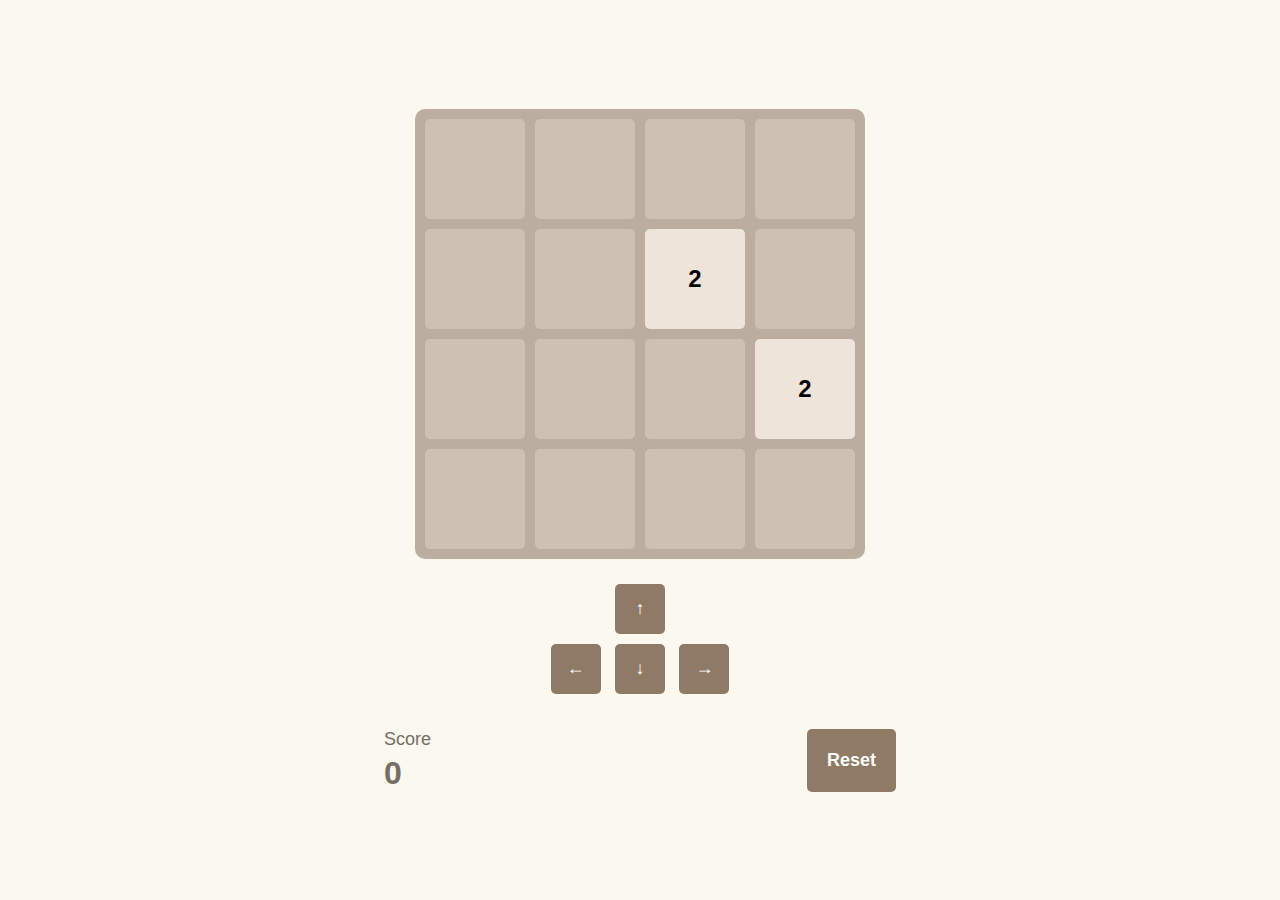
==== index.html @ 1dd0da8b "Add files via upload" ====
<!DOCTYPE html>
<html lang="en">

<head>
    <meta charset="UTF-8">
    <meta name="viewport" content="width=device-width, initial-scale=1.0">
    <title>2048 Game</title>
    <link rel="stylesheet" href="style.css">
</head>

<body>
    <div class="game-container">
        <div class="game-board" id="game-board">
            <!-- Game tiles will be dynamically generated here -->
        </div>
        <div class="control-helper">
            <div>
                <button id="up-button">↑</button>
            </div>
            <div>
                <button id="left-button">←</button>
                <button id="down-button">↓</button>
                <button id="right-button">→</button>
            </div>
        </div>
        <div class="game-helper">
            <div class="score-container">
                <div id="score-label">Score</div>
                <div id="score">0</div>
            </div>
            <button id="reset-button">Reset</button>
        </div>
    </div>
    <script src="script.js"></script>
</body>

</html>
---- style.css ----
body {
    display: flex;
    justify-content: center;
    align-items: center;
    height: 100vh;
    margin: 0;
    background-color: #faf8ef;
    font-family: 'Arial', sans-serif;
}

.game-container {
    display: flex;
    justify-content: center;
    align-items: center;
    flex-direction: column;
    width: 40%;
    height: 100%;
}

.game-board {
    display: grid;
    grid-template-columns: repeat(4, 100px);
    grid-template-rows: repeat(4, 100px);
    gap: 10px;
    background-color: #bbada0;
    padding: 10px;
    border-radius: 10px;
    position: relative;
}

.tile {
    width: 100px;
    height: 100px;
    background-color: #cdc1b4;
    display: flex;
    justify-content: center;
    align-items: center;
    font-size: 24px;
    font-weight: bold;
    border-radius: 5px;
    position: relative;
    transition: transform 0.2s ease;
}

.tile-2 {
    background-color: #eee4da;
}

.tile-4 {
    background-color: #ede0c8;
}

.tile-8 {
    background-color: #f2b179;
}

.tile-16 {
    background-color: #f59563;
}

.tile-32 {
    background-color: #f67c5f;
}

.tile-64 {
    background-color: #f65e3b;
}

.tile-128 {
    background-color: #edcf72;
}

.tile-256 {
    background-color: #edcc61;
}

.tile-512 {
    background-color: #edc850;
}

.tile-1024 {
    background-color: #edc53f;
}

.tile-2048 {
    background-color: #edc22e;
}

.game-helper {
    display: flex;
    justify-content: space-between;
    width: 100%;
    margin-top: 30px;
}

.score-container {
    display: flex;
    flex-direction: column;
    align-items: flex-start;
}

#score-label {
    font-size: 18px;
    color: #776e65;
    margin-bottom: 5px;
}

#score {
    font-size: 32px;
    font-weight: bold;
    color: #776e65;
}

#reset-button {
    padding: 10px 20px;
    font-size: 18px;
    font-weight: bold;
    color: #fff;
    background-color: #8f7a66;
    border: none;
    border-radius: 5px;
    cursor: pointer;
    transition: background-color 0.3s ease;
}

#reset-button:hover {
    background-color: #776e65;
}

.control-helper {
    display: flex;
    justify-content: center;
    align-items: center;
    margin-top: 20px;
    flex-direction: column;
}

.control-helper button {
    width: 50px;
    height: 50px;
    margin: 5px;
    font-size: 18px;
    font-weight: bold;
    color: #fff;
    background-color: #8f7a66;
    border: none;
    border-radius: 5px;
    cursor: pointer;
    transition: background-color 0.3s ease;
}

.control-helper button:hover {
    background-color: #776e65;
}
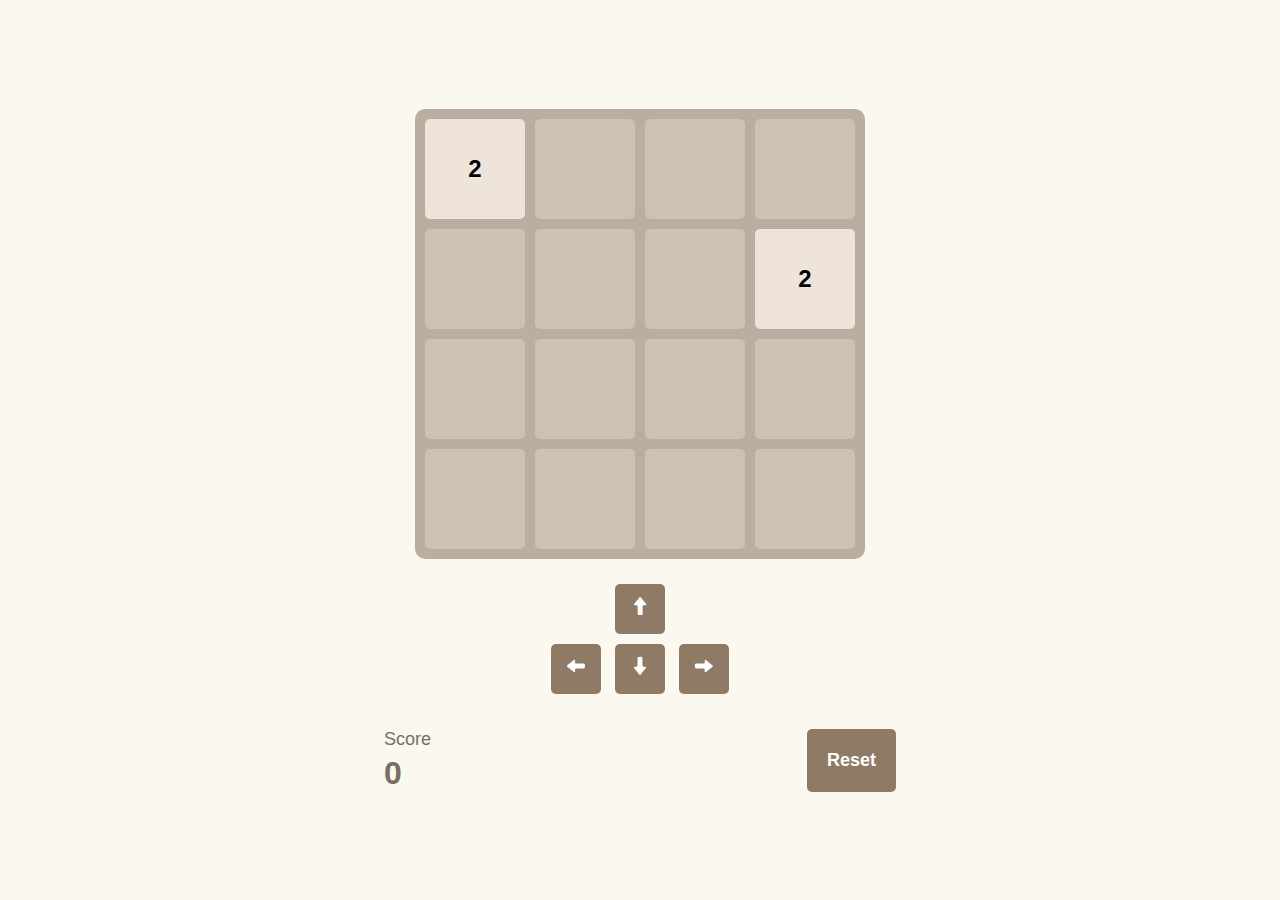
==== commit d60dd653: "Update index.html" ====
--- a/index.html
+++ b/index.html
@@ -15,12 +15,20 @@
         </div>
         <div class="control-helper">
             <div>
-                <button id="up-button">↑</button>
+                <button id="up-button">
+                    <svg t="1737734624103" class="icon" viewBox="0 0 1024 1024" version="1.1" xmlns="http://www.w3.org/2000/svg" p-id="7475" width="20" height="20"><path d="M470.016 976.896q-44.032 0-59.392-20.48t-15.36-65.536q0-20.48-0.512-64.512t-1.024-93.696-1.536-96.768-1.024-74.752q0-39.936-7.68-62.464t-35.328-21.504q-20.48 0-48.64-1.024t-49.664 0q-35.84 0-45.568-19.456t13.824-50.176q24.576-30.72 57.344-72.704t67.584-86.016 68.096-87.04 58.88-75.776q23.552-29.696 45.568-30.72t46.592 26.624q24.576 29.696 56.832 69.632t67.072 82.432 68.608 83.968 60.416 73.216q29.696 35.84 23.04 58.88t-43.52 23.04q-11.264 0-25.088 0.512t-29.184 1.024-30.208 1.024-27.136 0.512q-25.6 1.024-32.256 16.384t-5.632 41.984q0 29.696 0.512 77.824t1.024 100.352 1.536 101.376 1.024 79.872q0 13.312-2.048 27.648t-9.728 26.112-21.504 19.968-36.352 8.192q-27.648 0-52.736 0.512t-56.832 1.536z" p-id="7476" fill="#ffffff"></path></svg>
+                </button>
             </div>
             <div>
-                <button id="left-button">←</button>
-                <button id="down-button">↓</button>
-                <button id="right-button">→</button>
+                <button id="left-button">
+                    <svg t="1737734558647" class="icon" viewBox="0 0 1024 1024" version="1.1" xmlns="http://www.w3.org/2000/svg" p-id="9647" width="20" height="20"><path d="M966.656 567.296q0 43.008-20.48 58.368t-65.536 15.36l-64.512 0q-44.032 0-93.696 0.512t-96.768 0.512l-74.752 0q-38.912 0-61.952 7.68t-22.016 35.328q0 20.48-1.024 48.64t-1.024 49.664q0 35.84-19.456 45.568t-50.176-13.824q-30.72-24.576-72.704-57.856t-85.504-68.096-86.016-68.608-75.264-59.392q-30.72-24.576-31.232-46.592t28.16-45.568q28.672-24.576 68.608-56.832t82.944-66.56 84.48-68.096 74.24-60.416q35.84-28.672 58.88-22.016t23.04 43.52l0 25.6q0 14.336 0.512 29.696t1.024 30.208 0.512 26.112q1.024 25.6 16.384 32.256t41.984 6.656q29.696 0 77.824-0.512t100.352-0.512 101.376-0.512 79.872-0.512q13.312 0 27.648 2.048t26.112 9.728 19.456 21.504 7.68 36.352q0 27.648 0.512 53.248t0.512 57.344z" p-id="9648" fill="#ffffff"></path></svg>
+                </button>
+                <button id="down-button">
+                    <svg t="1737734537581" class="icon" viewBox="0 0 1024 1024" version="1.1" xmlns="http://www.w3.org/2000/svg" p-id="9407" width="20" height="20"><path d="M564.224 44.032q43.008 0 58.368 20.48t15.36 65.536q0 20.48 0.512 64.512t0.512 93.696 0.512 96.768 0.512 74.752q0 38.912 7.68 61.952t35.328 22.016q19.456 0 48.128 1.024t49.152 1.024q35.84 0 45.568 18.944t-13.824 49.664q-24.576 30.72-57.344 72.704t-68.096 86.016-69.12 86.528-59.392 75.264q-23.552 29.696-45.568 30.72t-45.568-27.648q-24.576-29.696-57.344-69.632t-67.072-82.432-67.584-83.968-59.904-74.24q-29.696-35.84-22.528-58.88t44.032-23.04l24.576 0q14.336 0 29.696-0.512t30.208-1.536 26.112-1.024q26.624 0 32.768-15.36t6.144-41.984q0-29.696-0.512-77.824t-0.512-100.352-0.512-101.376-0.512-79.872q0-13.312 2.048-27.648t9.728-26.112 20.992-19.456 36.864-7.68q27.648 0 53.248-0.512t57.344-0.512z" p-id="9408" fill="#ffffff"></path></svg>
+                </button>
+                <button id="right-button">
+                    <svg t="1737734448549" class="icon" viewBox="0 0 1024 1024" version="1.1" xmlns="http://www.w3.org/2000/svg" p-id="8878" id="mx_n_1737734448550" width="20" height="20"><path d="M47.104 453.632q0-43.008 20.992-57.856t66.048-14.848q20.48 0 64.512 0.512t93.696 0.512 96.768 0.512 74.752 0.512q38.912 1.024 61.44-6.656t22.528-35.328q0-20.48 1.536-48.64t1.536-48.64q1.024-35.84 20.48-45.568t49.152 14.848q30.72 24.576 71.68 58.368t84.992 69.12 86.016 69.632 74.752 59.904q29.696 24.576 30.208 46.592t-28.16 45.568q-29.696 24.576-70.144 56.32t-83.968 65.536-85.504 67.072-74.752 58.88q-35.84 28.672-58.88 21.504t-22.016-44.032l0-24.576 0-29.696q0-15.36-0.512-30.208t-0.512-27.136q0-25.6-15.36-32.256t-41.984-6.656q-29.696 0-77.824-0.512t-100.352-0.512-101.376-0.512-79.872-0.512q-13.312 0-27.648-2.56t-26.112-9.728-18.944-20.992-7.168-37.376q0-27.648-0.512-53.248t0.512-57.344z" p-id="8879" fill="#ffffff"></path></svg>
+                </button>
             </div>
         </div>
         <div class="game-helper">
@@ -34,4 +42,4 @@
     <script src="script.js"></script>
 </body>
 
-</html>+</html>
--- a/style.css
+++ b/style.css
@@ -151,4 +151,39 @@
 
 .control-helper button:hover {
     background-color: #776e65;
-}+}
+
+@media (max-width: 600px) {
+
+    .game-board {
+        grid-template-columns: repeat(4, 50px);
+        grid-template-rows: repeat(4, 50px);
+        gap: 5px;
+        padding: 5px;
+    }
+
+    .tile {
+        width: 100%;
+        height: 100%;
+        font-size: 18px;
+    }
+
+    .control-helper button {
+        width: 40px;
+        height: 40px;
+        font-size: 16px;
+    }
+
+    #reset-button {
+        padding: 8px 16px;
+        font-size: 14px;
+    }
+
+    .score-container {
+        align-items: center;
+    }
+
+    #score {
+        font-size: 18px;
+    }
+}
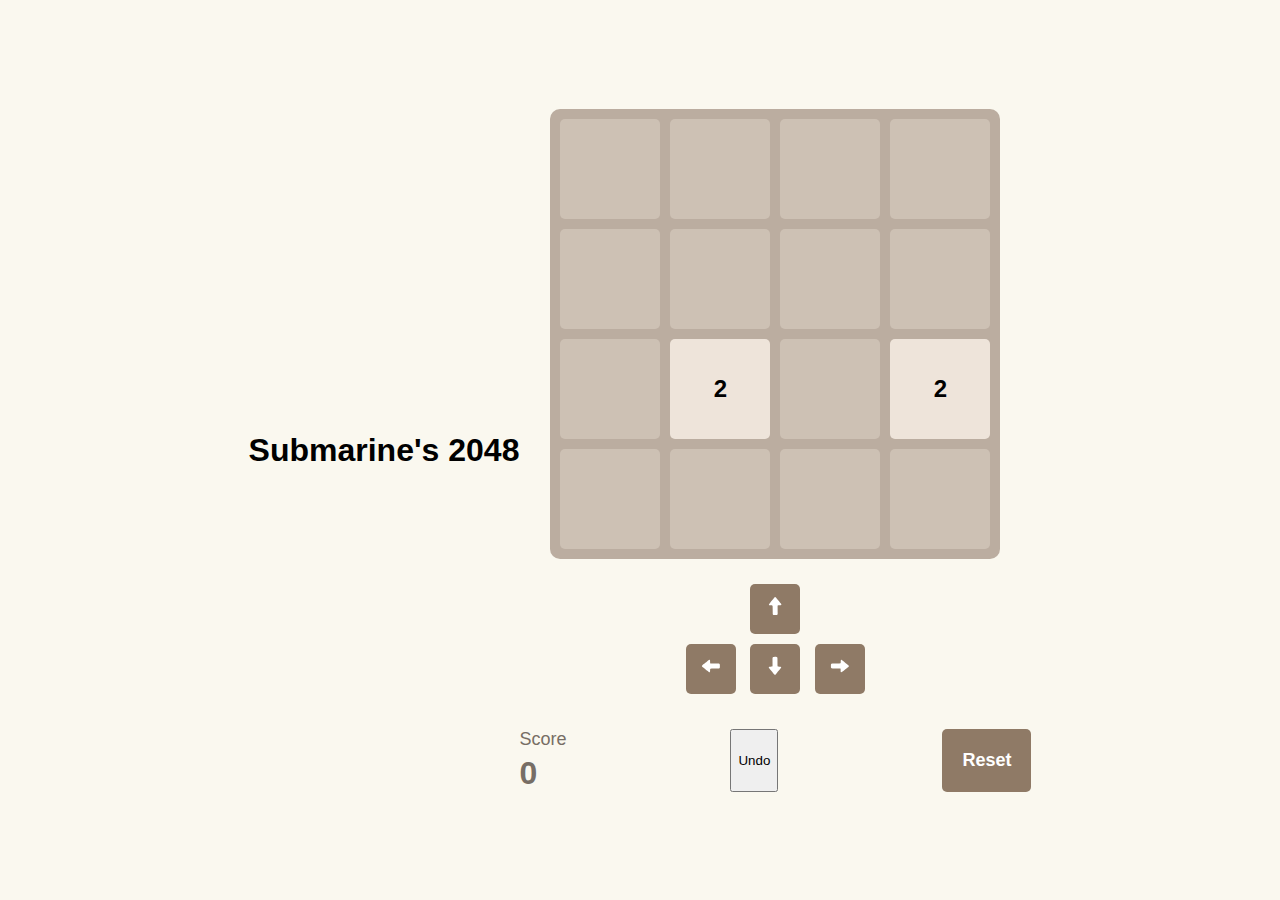
==== commit 64c24db7: "Update index.html" ====
--- a/index.html
+++ b/index.html
@@ -9,6 +9,10 @@
 </head>
 
 <body>
+
+    <div class="game-title">
+        <h1>Submarine's 2048</h1>
+    </div>
     <div class="game-container">
         <div class="game-board" id="game-board">
             <!-- Game tiles will be dynamically generated here -->
@@ -16,18 +20,38 @@
         <div class="control-helper">
             <div>
                 <button id="up-button">
-                    <svg t="1737734624103" class="icon" viewBox="0 0 1024 1024" version="1.1" xmlns="http://www.w3.org/2000/svg" p-id="7475" width="20" height="20"><path d="M470.016 976.896q-44.032 0-59.392-20.48t-15.36-65.536q0-20.48-0.512-64.512t-1.024-93.696-1.536-96.768-1.024-74.752q0-39.936-7.68-62.464t-35.328-21.504q-20.48 0-48.64-1.024t-49.664 0q-35.84 0-45.568-19.456t13.824-50.176q24.576-30.72 57.344-72.704t67.584-86.016 68.096-87.04 58.88-75.776q23.552-29.696 45.568-30.72t46.592 26.624q24.576 29.696 56.832 69.632t67.072 82.432 68.608 83.968 60.416 73.216q29.696 35.84 23.04 58.88t-43.52 23.04q-11.264 0-25.088 0.512t-29.184 1.024-30.208 1.024-27.136 0.512q-25.6 1.024-32.256 16.384t-5.632 41.984q0 29.696 0.512 77.824t1.024 100.352 1.536 101.376 1.024 79.872q0 13.312-2.048 27.648t-9.728 26.112-21.504 19.968-36.352 8.192q-27.648 0-52.736 0.512t-56.832 1.536z" p-id="7476" fill="#ffffff"></path></svg>
+                    <svg t="1737734624103" class="icon" viewBox="0 0 1024 1024" version="1.1"
+                        xmlns="http://www.w3.org/2000/svg" p-id="7475" width="20" height="20">
+                        <path
+                            d="M470.016 976.896q-44.032 0-59.392-20.48t-15.36-65.536q0-20.48-0.512-64.512t-1.024-93.696-1.536-96.768-1.024-74.752q0-39.936-7.68-62.464t-35.328-21.504q-20.48 0-48.64-1.024t-49.664 0q-35.84 0-45.568-19.456t13.824-50.176q24.576-30.72 57.344-72.704t67.584-86.016 68.096-87.04 58.88-75.776q23.552-29.696 45.568-30.72t46.592 26.624q24.576 29.696 56.832 69.632t67.072 82.432 68.608 83.968 60.416 73.216q29.696 35.84 23.04 58.88t-43.52 23.04q-11.264 0-25.088 0.512t-29.184 1.024-30.208 1.024-27.136 0.512q-25.6 1.024-32.256 16.384t-5.632 41.984q0 29.696 0.512 77.824t1.024 100.352 1.536 101.376 1.024 79.872q0 13.312-2.048 27.648t-9.728 26.112-21.504 19.968-36.352 8.192q-27.648 0-52.736 0.512t-56.832 1.536z"
+                            p-id="7476" fill="#ffffff"></path>
+                    </svg>
                 </button>
             </div>
             <div>
                 <button id="left-button">
-                    <svg t="1737734558647" class="icon" viewBox="0 0 1024 1024" version="1.1" xmlns="http://www.w3.org/2000/svg" p-id="9647" width="20" height="20"><path d="M966.656 567.296q0 43.008-20.48 58.368t-65.536 15.36l-64.512 0q-44.032 0-93.696 0.512t-96.768 0.512l-74.752 0q-38.912 0-61.952 7.68t-22.016 35.328q0 20.48-1.024 48.64t-1.024 49.664q0 35.84-19.456 45.568t-50.176-13.824q-30.72-24.576-72.704-57.856t-85.504-68.096-86.016-68.608-75.264-59.392q-30.72-24.576-31.232-46.592t28.16-45.568q28.672-24.576 68.608-56.832t82.944-66.56 84.48-68.096 74.24-60.416q35.84-28.672 58.88-22.016t23.04 43.52l0 25.6q0 14.336 0.512 29.696t1.024 30.208 0.512 26.112q1.024 25.6 16.384 32.256t41.984 6.656q29.696 0 77.824-0.512t100.352-0.512 101.376-0.512 79.872-0.512q13.312 0 27.648 2.048t26.112 9.728 19.456 21.504 7.68 36.352q0 27.648 0.512 53.248t0.512 57.344z" p-id="9648" fill="#ffffff"></path></svg>
+                    <svg t="1737734558647" class="icon" viewBox="0 0 1024 1024" version="1.1"
+                        xmlns="http://www.w3.org/2000/svg" p-id="9647" width="20" height="20">
+                        <path
+                            d="M966.656 567.296q0 43.008-20.48 58.368t-65.536 15.36l-64.512 0q-44.032 0-93.696 0.512t-96.768 0.512l-74.752 0q-38.912 0-61.952 7.68t-22.016 35.328q0 20.48-1.024 48.64t-1.024 49.664q0 35.84-19.456 45.568t-50.176-13.824q-30.72-24.576-72.704-57.856t-85.504-68.096-86.016-68.608-75.264-59.392q-30.72-24.576-31.232-46.592t28.16-45.568q28.672-24.576 68.608-56.832t82.944-66.56 84.48-68.096 74.24-60.416q35.84-28.672 58.88-22.016t23.04 43.52l0 25.6q0 14.336 0.512 29.696t1.024 30.208 0.512 26.112q1.024 25.6 16.384 32.256t41.984 6.656q29.696 0 77.824-0.512t100.352-0.512 101.376-0.512 79.872-0.512q13.312 0 27.648 2.048t26.112 9.728 19.456 21.504 7.68 36.352q0 27.648 0.512 53.248t0.512 57.344z"
+                            p-id="9648" fill="#ffffff"></path>
+                    </svg>
                 </button>
                 <button id="down-button">
-                    <svg t="1737734537581" class="icon" viewBox="0 0 1024 1024" version="1.1" xmlns="http://www.w3.org/2000/svg" p-id="9407" width="20" height="20"><path d="M564.224 44.032q43.008 0 58.368 20.48t15.36 65.536q0 20.48 0.512 64.512t0.512 93.696 0.512 96.768 0.512 74.752q0 38.912 7.68 61.952t35.328 22.016q19.456 0 48.128 1.024t49.152 1.024q35.84 0 45.568 18.944t-13.824 49.664q-24.576 30.72-57.344 72.704t-68.096 86.016-69.12 86.528-59.392 75.264q-23.552 29.696-45.568 30.72t-45.568-27.648q-24.576-29.696-57.344-69.632t-67.072-82.432-67.584-83.968-59.904-74.24q-29.696-35.84-22.528-58.88t44.032-23.04l24.576 0q14.336 0 29.696-0.512t30.208-1.536 26.112-1.024q26.624 0 32.768-15.36t6.144-41.984q0-29.696-0.512-77.824t-0.512-100.352-0.512-101.376-0.512-79.872q0-13.312 2.048-27.648t9.728-26.112 20.992-19.456 36.864-7.68q27.648 0 53.248-0.512t57.344-0.512z" p-id="9408" fill="#ffffff"></path></svg>
+                    <svg t="1737734537581" class="icon" viewBox="0 0 1024 1024" version="1.1"
+                        xmlns="http://www.w3.org/2000/svg" p-id="9407" width="20" height="20">
+                        <path
+                            d="M564.224 44.032q43.008 0 58.368 20.48t15.36 65.536q0 20.48 0.512 64.512t0.512 93.696 0.512 96.768 0.512 74.752q0 38.912 7.68 61.952t35.328 22.016q19.456 0 48.128 1.024t49.152 1.024q35.84 0 45.568 18.944t-13.824 49.664q-24.576 30.72-57.344 72.704t-68.096 86.016-69.12 86.528-59.392 75.264q-23.552 29.696-45.568 30.72t-45.568-27.648q-24.576-29.696-57.344-69.632t-67.072-82.432-67.584-83.968-59.904-74.24q-29.696-35.84-22.528-58.88t44.032-23.04l24.576 0q14.336 0 29.696-0.512t30.208-1.536 26.112-1.024q26.624 0 32.768-15.36t6.144-41.984q0-29.696-0.512-77.824t-0.512-100.352-0.512-101.376-0.512-79.872q0-13.312 2.048-27.648t9.728-26.112 20.992-19.456 36.864-7.68q27.648 0 53.248-0.512t57.344-0.512z"
+                            p-id="9408" fill="#ffffff"></path>
+                    </svg>
                 </button>
                 <button id="right-button">
-                    <svg t="1737734448549" class="icon" viewBox="0 0 1024 1024" version="1.1" xmlns="http://www.w3.org/2000/svg" p-id="8878" id="mx_n_1737734448550" width="20" height="20"><path d="M47.104 453.632q0-43.008 20.992-57.856t66.048-14.848q20.48 0 64.512 0.512t93.696 0.512 96.768 0.512 74.752 0.512q38.912 1.024 61.44-6.656t22.528-35.328q0-20.48 1.536-48.64t1.536-48.64q1.024-35.84 20.48-45.568t49.152 14.848q30.72 24.576 71.68 58.368t84.992 69.12 86.016 69.632 74.752 59.904q29.696 24.576 30.208 46.592t-28.16 45.568q-29.696 24.576-70.144 56.32t-83.968 65.536-85.504 67.072-74.752 58.88q-35.84 28.672-58.88 21.504t-22.016-44.032l0-24.576 0-29.696q0-15.36-0.512-30.208t-0.512-27.136q0-25.6-15.36-32.256t-41.984-6.656q-29.696 0-77.824-0.512t-100.352-0.512-101.376-0.512-79.872-0.512q-13.312 0-27.648-2.56t-26.112-9.728-18.944-20.992-7.168-37.376q0-27.648-0.512-53.248t0.512-57.344z" p-id="8879" fill="#ffffff"></path></svg>
+                    <svg t="1737734448549" class="icon" viewBox="0 0 1024 1024" version="1.1"
+                        xmlns="http://www.w3.org/2000/svg" p-id="8878" id="mx_n_1737734448550" width="20" height="20">
+                        <path
+                            d="M47.104 453.632q0-43.008 20.992-57.856t66.048-14.848q20.48 0 64.512 0.512t93.696 0.512 96.768 0.512 74.752 0.512q38.912 1.024 61.44-6.656t22.528-35.328q0-20.48 1.536-48.64t1.536-48.64q1.024-35.84 20.48-45.568t49.152 14.848q30.72 24.576 71.68 58.368t84.992 69.12 86.016 69.632 74.752 59.904q29.696 24.576 30.208 46.592t-28.16 45.568q-29.696 24.576-70.144 56.32t-83.968 65.536-85.504 67.072-74.752 58.88q-35.84 28.672-58.88 21.504t-22.016-44.032l0-24.576 0-29.696q0-15.36-0.512-30.208t-0.512-27.136q0-25.6-15.36-32.256t-41.984-6.656q-29.696 0-77.824-0.512t-100.352-0.512-101.376-0.512-79.872-0.512q-13.312 0-27.648-2.56t-26.112-9.728-18.944-20.992-7.168-37.376q0-27.648-0.512-53.248t0.512-57.344z"
+                            p-id="8879" fill="#ffffff"></path>
+                    </svg>
                 </button>
             </div>
         </div>
@@ -36,9 +60,11 @@
                 <div id="score-label">Score</div>
                 <div id="score">0</div>
             </div>
+            <button class="undo-button" id="undo-button">Undo</button>
             <button id="reset-button">Reset</button>
         </div>
     </div>
+
     <script src="script.js"></script>
 </body>
 
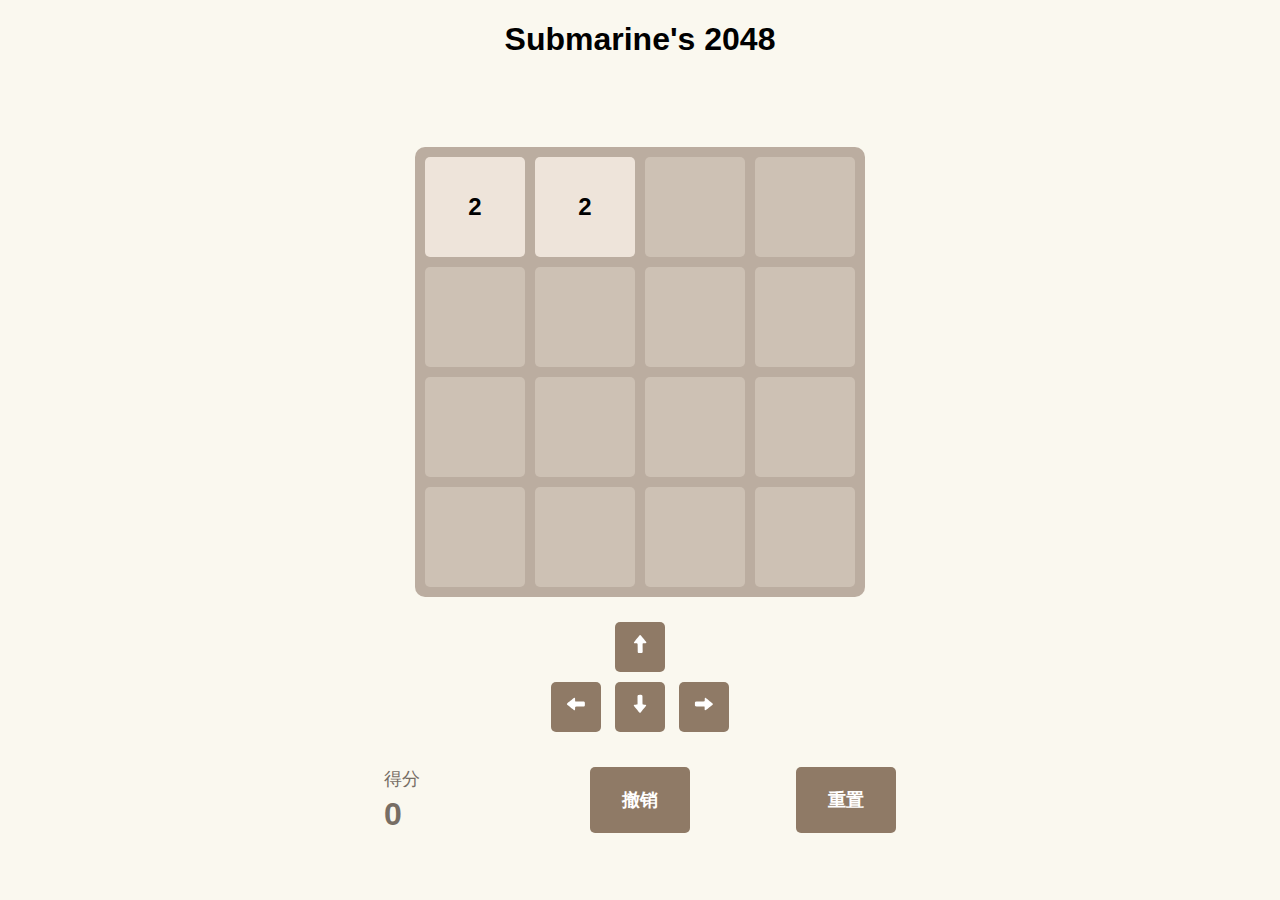
==== commit cb238397: "Update index.html" ====
--- a/index.html
+++ b/index.html
@@ -57,11 +57,11 @@
         </div>
         <div class="game-helper">
             <div class="score-container">
-                <div id="score-label">Score</div>
+                <div id="score-label">得分</div>
                 <div id="score">0</div>
             </div>
-            <button class="undo-button" id="undo-button">Undo</button>
-            <button id="reset-button">Reset</button>
+            <button class="undo-button" id="undo-button">撤销</button>
+            <button id="reset-button">重置</button>
         </div>
     </div>
 
--- a/style.css
+++ b/style.css
@@ -2,7 +2,9 @@
     display: flex;
     justify-content: center;
     align-items: center;
+    flex-direction: column;
     height: 100vh;
+    width: 100%;
     margin: 0;
     background-color: #faf8ef;
     font-family: 'Arial', sans-serif;
@@ -97,6 +99,7 @@
     display: flex;
     flex-direction: column;
     align-items: flex-start;
+    width: 100px;
 }
 
 #score-label {
@@ -112,6 +115,20 @@
 }
 
 #reset-button {
+    width: 100px;
+    padding: 10px 20px;
+    font-size: 18px;
+    font-weight: bold;
+    color: #fff;
+    background-color: #8f7a66;
+    border: none;
+    border-radius: 5px;
+    cursor: pointer;
+    transition: background-color 0.3s ease;
+}
+
+#undo-button {
+    width: 100px;
     padding: 10px 20px;
     font-size: 18px;
     font-weight: bold;
@@ -155,9 +172,13 @@
 
 @media (max-width: 600px) {
 
+    .game-container {
+        width: 90%;
+    }
+
     .game-board {
-        grid-template-columns: repeat(4, 50px);
-        grid-template-rows: repeat(4, 50px);
+        grid-template-columns: repeat(4, 1fr);
+        grid-template-rows: repeat(4, 1fr);
         gap: 5px;
         padding: 5px;
     }
@@ -168,13 +189,18 @@
         font-size: 18px;
     }
 
+    .control-helper {
+        flex-direction: row;
+        flex-wrap: wrap;
+    }
+
     .control-helper button {
         width: 40px;
         height: 40px;
         font-size: 16px;
     }
 
-    #reset-button {
+    #reset-button, #undo-button {
         padding: 8px 16px;
         font-size: 14px;
     }
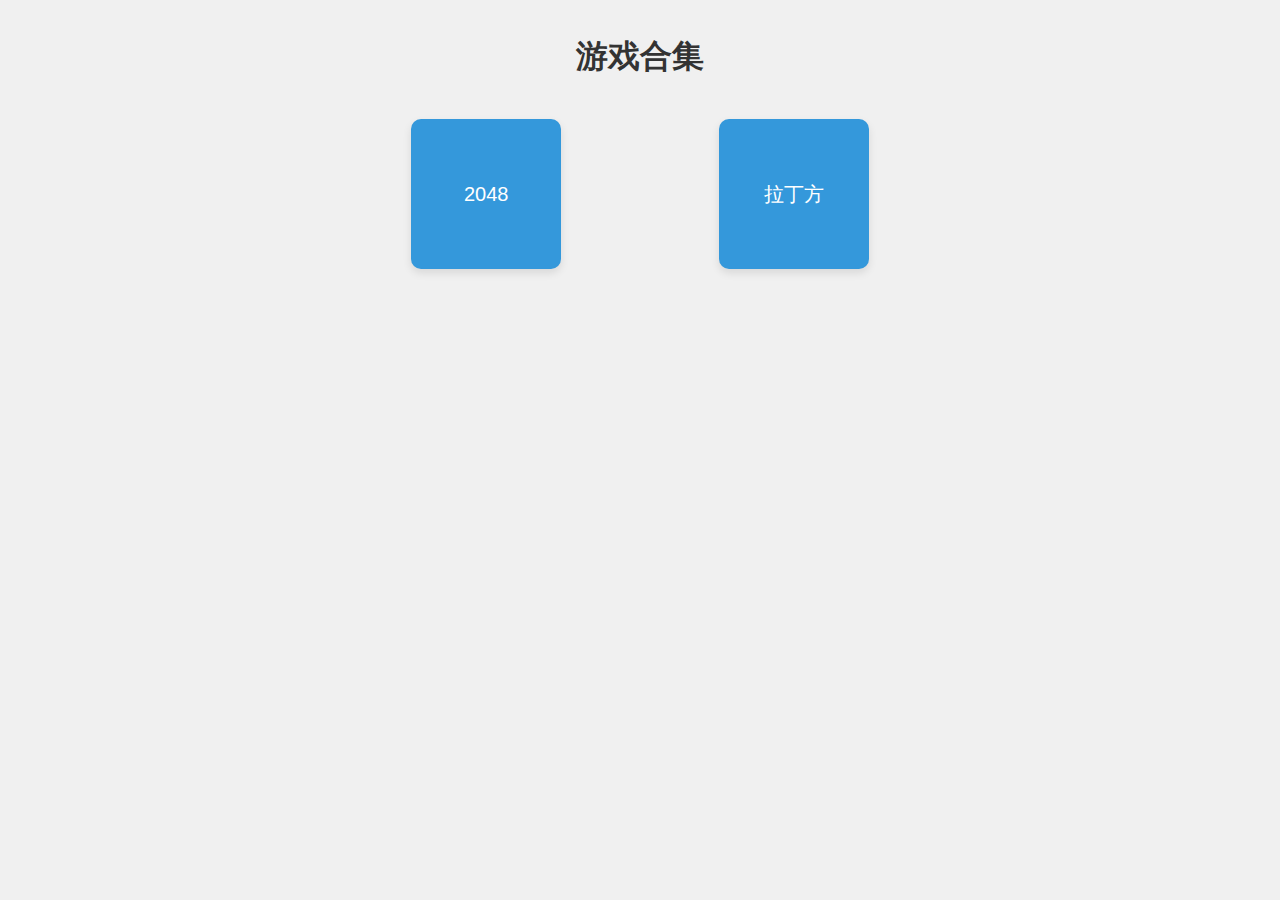
==== commit 8f2a08e3: "Update index.html" ====
--- a/index.html
+++ b/index.html
@@ -1,71 +1,101 @@
 <!DOCTYPE html>
 <html lang="en">
-
 <head>
     <meta charset="UTF-8">
     <meta name="viewport" content="width=device-width, initial-scale=1.0">
-    <title>2048 Game</title>
-    <link rel="stylesheet" href="style.css">
+    <title>Game Collection</title>
+    <style>
+        body {
+            font-family: Arial, sans-serif;
+            display: flex;
+            flex-direction: column;
+            align-items: center;
+            background-color: #f0f0f0;
+            /* min-height: 100vh; */
+            margin: 0;
+            padding: 15px;
+        }
+        
+        h1 {
+            color: #333;
+            margin-top: 20px;
+            margin-bottom: 30px;
+            font-size: clamp(24px, 5vw, 32px);
+            text-align: center;
+        }
+        
+        .game-container {
+            display: grid;
+            grid-template-columns: repeat(auto-fit, minmax(130px, 1fr));
+            gap: 15px;
+            max-width: 600px;
+            width: 100%;
+            padding: 10px;
+        }
+        .game-container a{
+            text-decoration: none;
+            margin: auto;
+        }
+        
+        .game-button {
+            aspect-ratio: 1;
+            display: flex;
+            flex-direction: column;
+            justify-content: center;
+            align-items: center;
+            background-color: #3498db;
+            color: white;
+            border: none;
+            border-radius: 10px;
+            cursor: pointer;
+            text-decoration: none;
+            text-align: center;
+            transition: all 0.3s;
+            font-size: clamp(16px, 4vw, 20px);
+            box-shadow: 0 4px 8px rgba(0,0,0,0.1);
+            min-width: 130px;
+            max-width: 160px;
+            padding: 10px;
+        }
+        
+        .game-button:hover {
+            background-color: #2980b9;
+            transform: translateY(-5px);
+            box-shadow: 0 6px 12px rgba(0,0,0,0.2);
+        }
+
+        @media (max-width: 600px) {
+            body {
+                padding: 10px;
+            }
+
+            .game-container {
+                display: flex;
+                align-items: center;
+                justify-content: space-around;
+                grid-template-columns: repeat(2, 1fr);
+                gap: 12px;
+                padding: 5px;
+            }
+
+            .game-button {
+                max-width: 100px;
+                /* max-width: none; */
+            }
+        }
+
+        @media (max-width: 320px) {
+            .game-container {
+                grid-template-columns: 1fr;
+            }
+        }
+    </style>
 </head>
-
 <body>
-
-    <div class="game-title">
-        <h1>Submarine's 2048</h1>
+    <h1>游戏合集</h1>
+    <div class="game-container">
+        <a href="js-2048-game/index.html" class="game-button">2048</a>
+        <a href="js-latinSquare-game/index.html" class="game-button">拉丁方</a>
     </div>
-    <div class="game-container">
-        <div class="game-board" id="game-board">
-            <!-- Game tiles will be dynamically generated here -->
-        </div>
-        <div class="control-helper">
-            <div>
-                <button id="up-button">
-                    <svg t="1737734624103" class="icon" viewBox="0 0 1024 1024" version="1.1"
-                        xmlns="http://www.w3.org/2000/svg" p-id="7475" width="20" height="20">
-                        <path
-                            d="M470.016 976.896q-44.032 0-59.392-20.48t-15.36-65.536q0-20.48-0.512-64.512t-1.024-93.696-1.536-96.768-1.024-74.752q0-39.936-7.68-62.464t-35.328-21.504q-20.48 0-48.64-1.024t-49.664 0q-35.84 0-45.568-19.456t13.824-50.176q24.576-30.72 57.344-72.704t67.584-86.016 68.096-87.04 58.88-75.776q23.552-29.696 45.568-30.72t46.592 26.624q24.576 29.696 56.832 69.632t67.072 82.432 68.608 83.968 60.416 73.216q29.696 35.84 23.04 58.88t-43.52 23.04q-11.264 0-25.088 0.512t-29.184 1.024-30.208 1.024-27.136 0.512q-25.6 1.024-32.256 16.384t-5.632 41.984q0 29.696 0.512 77.824t1.024 100.352 1.536 101.376 1.024 79.872q0 13.312-2.048 27.648t-9.728 26.112-21.504 19.968-36.352 8.192q-27.648 0-52.736 0.512t-56.832 1.536z"
-                            p-id="7476" fill="#ffffff"></path>
-                    </svg>
-                </button>
-            </div>
-            <div>
-                <button id="left-button">
-                    <svg t="1737734558647" class="icon" viewBox="0 0 1024 1024" version="1.1"
-                        xmlns="http://www.w3.org/2000/svg" p-id="9647" width="20" height="20">
-                        <path
-                            d="M966.656 567.296q0 43.008-20.48 58.368t-65.536 15.36l-64.512 0q-44.032 0-93.696 0.512t-96.768 0.512l-74.752 0q-38.912 0-61.952 7.68t-22.016 35.328q0 20.48-1.024 48.64t-1.024 49.664q0 35.84-19.456 45.568t-50.176-13.824q-30.72-24.576-72.704-57.856t-85.504-68.096-86.016-68.608-75.264-59.392q-30.72-24.576-31.232-46.592t28.16-45.568q28.672-24.576 68.608-56.832t82.944-66.56 84.48-68.096 74.24-60.416q35.84-28.672 58.88-22.016t23.04 43.52l0 25.6q0 14.336 0.512 29.696t1.024 30.208 0.512 26.112q1.024 25.6 16.384 32.256t41.984 6.656q29.696 0 77.824-0.512t100.352-0.512 101.376-0.512 79.872-0.512q13.312 0 27.648 2.048t26.112 9.728 19.456 21.504 7.68 36.352q0 27.648 0.512 53.248t0.512 57.344z"
-                            p-id="9648" fill="#ffffff"></path>
-                    </svg>
-                </button>
-                <button id="down-button">
-                    <svg t="1737734537581" class="icon" viewBox="0 0 1024 1024" version="1.1"
-                        xmlns="http://www.w3.org/2000/svg" p-id="9407" width="20" height="20">
-                        <path
-                            d="M564.224 44.032q43.008 0 58.368 20.48t15.36 65.536q0 20.48 0.512 64.512t0.512 93.696 0.512 96.768 0.512 74.752q0 38.912 7.68 61.952t35.328 22.016q19.456 0 48.128 1.024t49.152 1.024q35.84 0 45.568 18.944t-13.824 49.664q-24.576 30.72-57.344 72.704t-68.096 86.016-69.12 86.528-59.392 75.264q-23.552 29.696-45.568 30.72t-45.568-27.648q-24.576-29.696-57.344-69.632t-67.072-82.432-67.584-83.968-59.904-74.24q-29.696-35.84-22.528-58.88t44.032-23.04l24.576 0q14.336 0 29.696-0.512t30.208-1.536 26.112-1.024q26.624 0 32.768-15.36t6.144-41.984q0-29.696-0.512-77.824t-0.512-100.352-0.512-101.376-0.512-79.872q0-13.312 2.048-27.648t9.728-26.112 20.992-19.456 36.864-7.68q27.648 0 53.248-0.512t57.344-0.512z"
-                            p-id="9408" fill="#ffffff"></path>
-                    </svg>
-                </button>
-                <button id="right-button">
-                    <svg t="1737734448549" class="icon" viewBox="0 0 1024 1024" version="1.1"
-                        xmlns="http://www.w3.org/2000/svg" p-id="8878" id="mx_n_1737734448550" width="20" height="20">
-                        <path
-                            d="M47.104 453.632q0-43.008 20.992-57.856t66.048-14.848q20.48 0 64.512 0.512t93.696 0.512 96.768 0.512 74.752 0.512q38.912 1.024 61.44-6.656t22.528-35.328q0-20.48 1.536-48.64t1.536-48.64q1.024-35.84 20.48-45.568t49.152 14.848q30.72 24.576 71.68 58.368t84.992 69.12 86.016 69.632 74.752 59.904q29.696 24.576 30.208 46.592t-28.16 45.568q-29.696 24.576-70.144 56.32t-83.968 65.536-85.504 67.072-74.752 58.88q-35.84 28.672-58.88 21.504t-22.016-44.032l0-24.576 0-29.696q0-15.36-0.512-30.208t-0.512-27.136q0-25.6-15.36-32.256t-41.984-6.656q-29.696 0-77.824-0.512t-100.352-0.512-101.376-0.512-79.872-0.512q-13.312 0-27.648-2.56t-26.112-9.728-18.944-20.992-7.168-37.376q0-27.648-0.512-53.248t0.512-57.344z"
-                            p-id="8879" fill="#ffffff"></path>
-                    </svg>
-                </button>
-            </div>
-        </div>
-        <div class="game-helper">
-            <div class="score-container">
-                <div id="score-label">得分</div>
-                <div id="score">0</div>
-            </div>
-            <button class="undo-button" id="undo-button">撤销</button>
-            <button id="reset-button">重置</button>
-        </div>
-    </div>
-
-    <script src="script.js"></script>
 </body>
-
 </html>
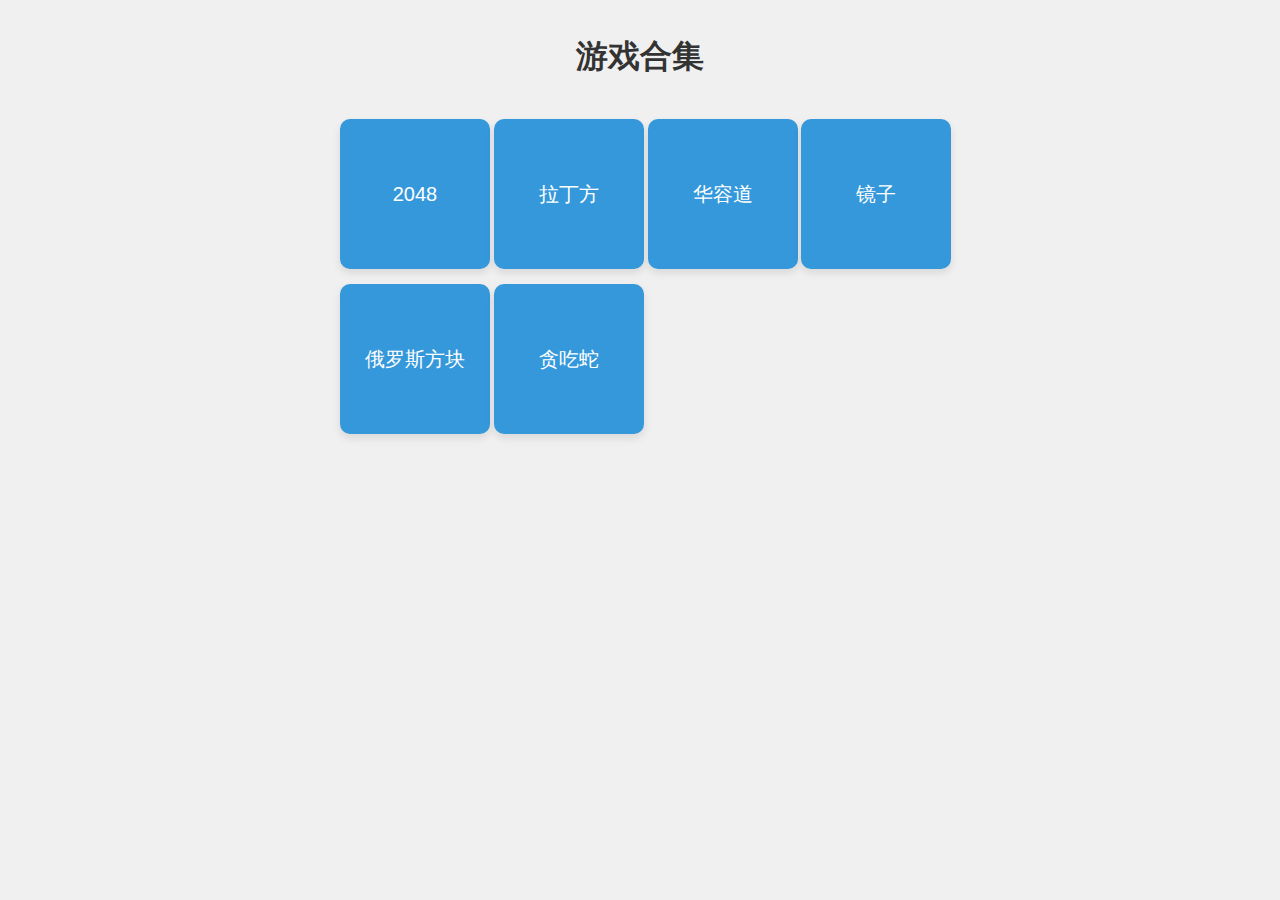
==== commit 3f04c3e5: "增加“华容道“" ====
--- a/index.html
+++ b/index.html
@@ -96,6 +96,10 @@
     <div class="game-container">
         <a href="js-2048-game/index.html" class="game-button">2048</a>
         <a href="js-latinSquare-game/index.html" class="game-button">拉丁方</a>
+        <a href="js-Huarong Road-game/index.html" class="game-button">华容道</a>
+        <a href="js-mirror-game/index.html" class="game-button">镜子</a>
+        <a href="js-tetris-game/index.html" class="game-button">俄罗斯方块</a>
+        <a href="js-snake-game/index.html" class="game-button">贪吃蛇</a>
     </div>
 </body>
 </html>
